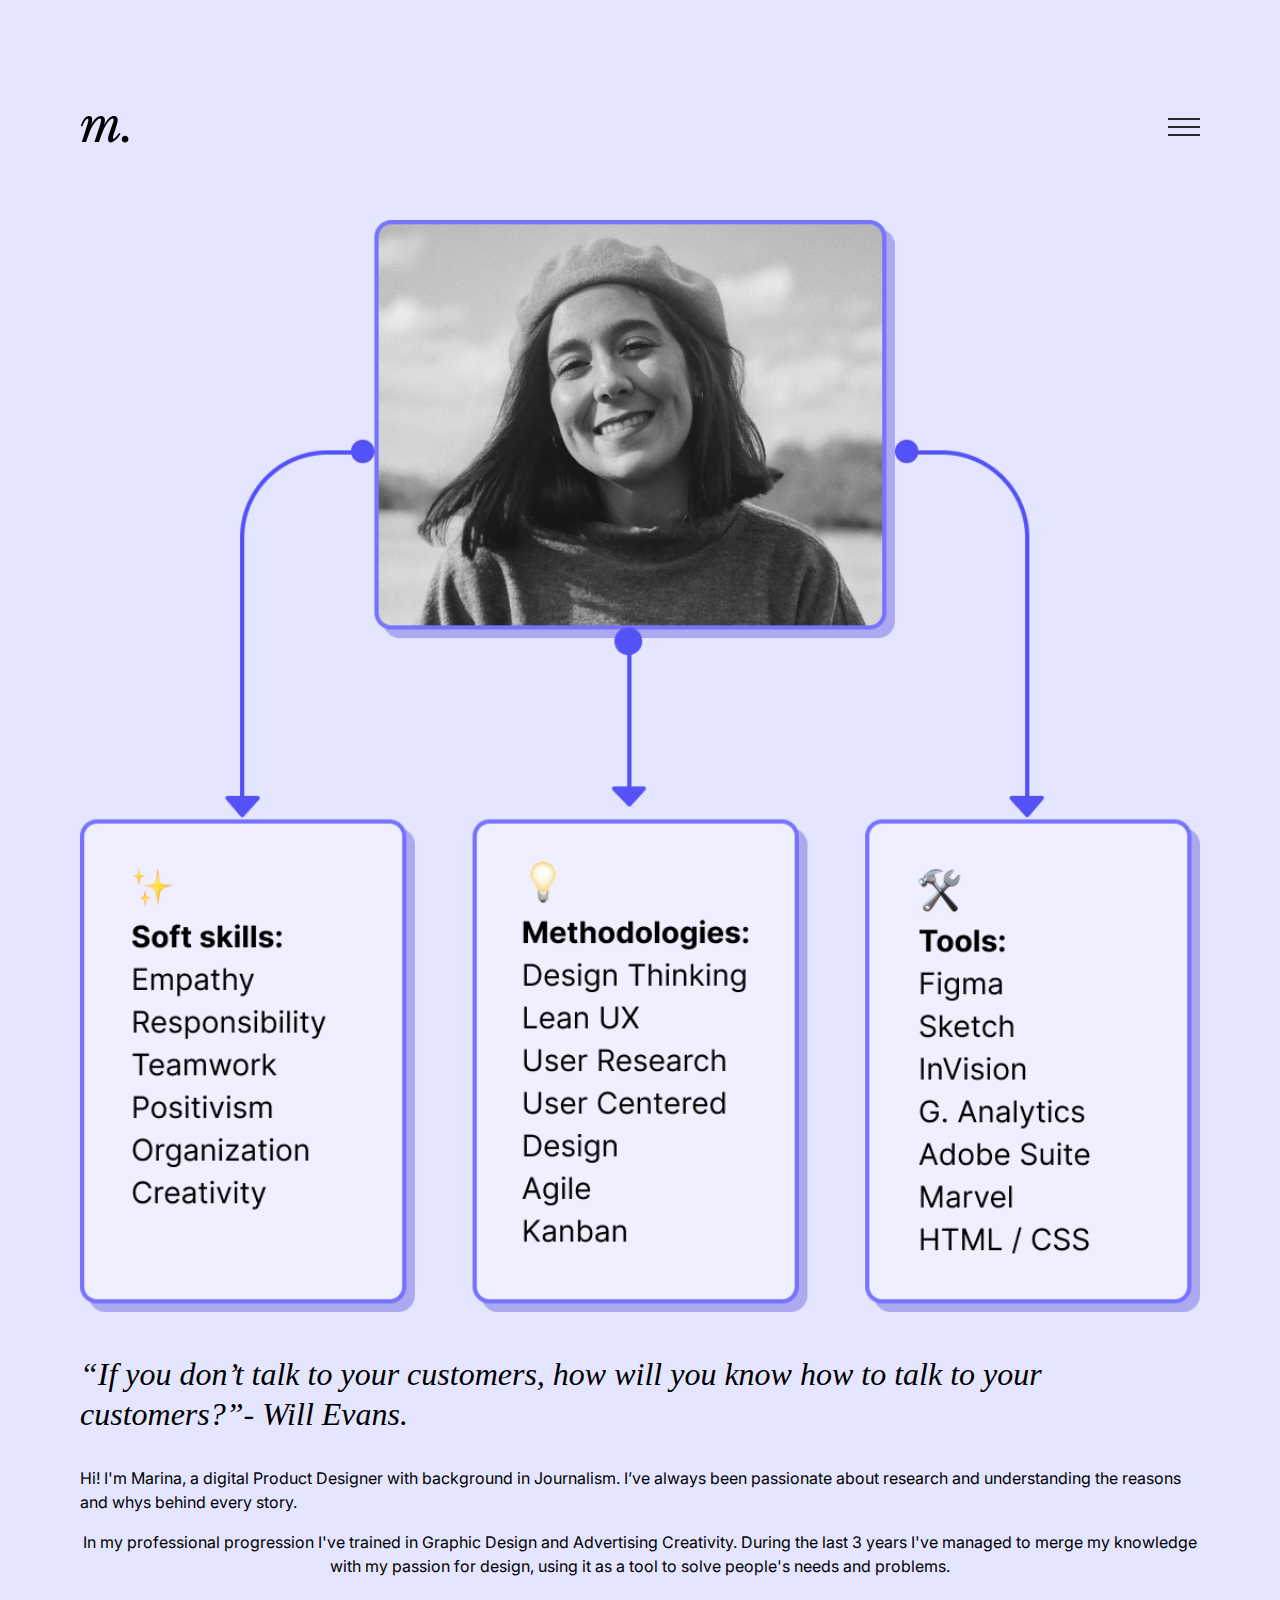
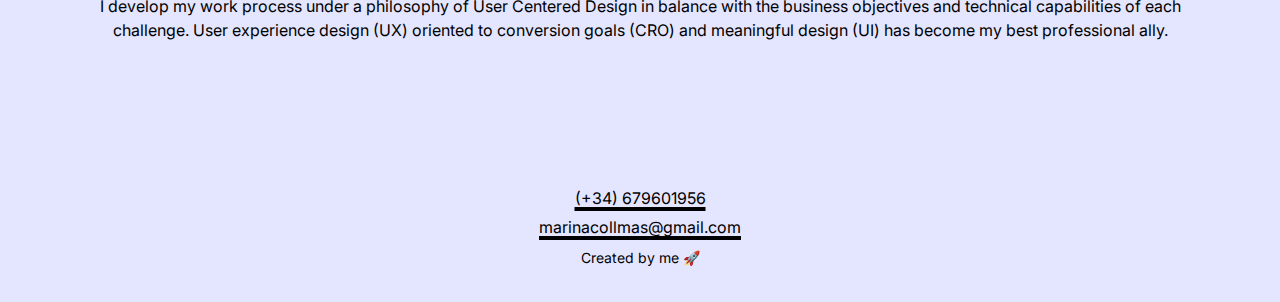
==== about.html @ 88683a81 "V7" ====
<!DOCTYPE html>
<html lang="en">

<head>
  <meta charset="UTF-8">
  <meta name="viewport" content="width=device-width, initial-scale=1.0">
  <title>About | Marina Coll Mas</title>
  <link href="https://unpkg.com/aos@2.3.1/dist/aos.css" rel="stylesheet">
  <link href="https://fonts.googleapis.com/css2?family=Inter&display=swap" rel="stylesheet">
  <link rel="stylesheet" href="css/reset.css">
  <link rel="preconnect" href="https://fonts.gstatic.com">
  <link rel="stylesheet" href="css/styles.css">
  <script src="js/nav.js"></script>
  <link rel="icon" type="image/png" href="images/favicon.svg">
  <!-- Hotjar Tracking Code for https://marinacollmas.github.io/portfolio/ -->
<script>
  (function(h,o,t,j,a,r){
      h.hj=h.hj||function(){(h.hj.q=h.hj.q||[]).push(arguments)};
      h._hjSettings={hjid:2108824,hjsv:6};
      a=o.getElementsByTagName('head')[0];
      r=o.createElement('script');r.async=1;
      r.src=t+h._hjSettings.hjid+j+h._hjSettings.hjsv;
      a.appendChild(r);
  })(window,document,'https://static.hotjar.com/c/hotjar-','.js?sv=');
</script>
</head>

<body style="background-color:#E4E5FF">
  <header class="main-header">
    <div class="main-header__wrapper">
      <div class="brand">
        <a href="index.html"> <img src="images/logo1.svg" alt="logo"> </a>
      </div>
      <nav class="main-nav">
        <ul class="main-nav__ul">
          <li class="main-nav__item"><a class="linkmobile" href="projects.html">Work</a></li>
          <li class="main-nav__item"><a class="linkmobile" href="about.html">About</a></li>
          <li class="main-nav__item"><a class="linkmobile" target="_blank" href="pdfs/MarinaCollMas_CV.pdf">Resume</a>
          </li>
          <li class="main-nav__item"><a class="linkmobile" target="_blank"
              href="mailto:marinacollmas@gmail.com"><button>Contact</button></a>
          </li>
        </ul>
      </nav>
      <!-- mobile nav -->
      <div class="mobile-menu-button">
        <span></span>
        <span></span>
        <span></span>
      </div>
  </header>


  <div class="about-container">
    <div>
      <img src="images/aboutme3.png" alt="aboutme" class="aboutme">
    </div>
    <div>
      <h2>“If you don’t talk to your customers, how will you know how to talk to your customers?”- Will Evans.</h2>
      <br>
      <br>
      <p id="textabout">Hi! I'm Marina, a digital Product Designer with background in Journalism. I’ve always been
        passionate about research and understanding the reasons and whys behind every story.
      </p> <br>
      <p>In my professional progression I've trained in Graphic Design and Advertising Creativity. During the last 3
        years I've managed to
        merge my knowledge with my passion for design, using it as a tool to solve people's needs and problems. </p>
      <br>
      <p>I develop my work process under a philosophy of User Centered Design in balance with the business objectives
        and
        technical capabilities of each challenge. User experience design (UX) oriented to conversion goals (CRO) and
        meaningful design (UI) has become my best professional ally.
      </p>
     
    </div>
  </div>


  <footer>
    <div class="footer-left">
      <p id="contact_footer">
        <a target="_blank" href="tel:+34600600600">(+34)
          679601956</a> <br> <a target="_blank" href="mailto:marinacollmas@gmail.com">marinacollmas@gmail.com</a>
      </p>
    </div>
    <div class="footer-right">
      <p id="copyright">Created by me 🚀</p>
    </div>
  </footer>

  <script src="https://unpkg.com/aos@2.3.1/dist/aos.js"></script>
  <script>
    AOS.init();
  </script>
</body>

</html>
---- css/styles.css ----
*{
    box-sizing: border-box;
}

body {
    font-family:'Inter', sans-serif;    
    padding-left: 161px;
    padding-right: 161px;
    padding-bottom: 24px;
    height: 100vh;
}

#home{
    max-height: 100vh;
    overflow: hidden;
}

.section_separate{
    margin-top: 56px;
    margin-bottom: 56px;
}

.main-nav{
    font-family:'Inter', sans-serif;    
    font-style: normal;
    font-size: 16px;
    display: flex;
    align-items: center;
    justify-content: space-between;
}

.main-header__wrapper {
    height: 100px;
    max-width: 1280px;
    margin: 0 auto;
    display: flex;
    align-items: center;
    justify-content: space-between;
}

.main-nav__ul{
    list-style-type: none;
    display: flex;
    flex-direction: row;
    align-items: center;
    justify-content: flex-end;
    float: right;
}

.mobile-menu-button {
    display: none;
    cursor: pointer;
}

.mobile-menu-button span {
    position: relative;
    display: inline-block;
    width: 32px;
    height: 2px;
    margin-bottom: 6px;
    background: #262626;
    transition: all 0.4s ease-out;
}

.mobile-menu-button.active span:first-child {
    transform: rotate(-45deg);
    top: 8px;
}
.mobile-menu-button.active span:last-child {
    transform: rotate(45deg);
    bottom: 8px;
}

.mobile-menu-button.active span:nth-child(2) {
    opacity: 0;
}

element.style {
    border-bottom: 1px solid;
}

li{
    padding-right: 20px;
    padding-left: 20px;
}

button{
    background-color: #F0EFFF;
    color: #7773FF;
    font-size: 16px;
    text-align: center;
    padding: 8px 24px;
    border: 1px solid #7773FF;
    border-radius: 4px;
    cursor: pointer;
}

button:hover{
    background-color: #C6C2FF;
    color: #F0EFFF;
    border: 1px, #7773FF;
    border-radius: 4px;
    box-shadow: 0 4px 3px 0 rgba(0,0,0,0.15);
}

a{
    color: black;
    font-size: 16px;
    text-decoration: none;
    text-align: center;
    transition-duration: 0.4s;
    cursor: pointer;
}

a:hover{
    color: #7773FF;
}

h1{
    font-family:'Inter', sans-serif; 
    font-weight:400; 
    font-stretch:normal;
    font-size: 58px;
    line-height: 64px;
    margin-bottom:32px;
}

h2{
    font-family: 'Libre Baskerville', serif;
    font-size: 32px;
    line-height: 40px;
    font-style: italic;
}
  
span{
    font-family: 'Libre Baskerville', serif;
    font-size: 58px;
    font-style: italic;
}

.highlight{
    font-family:'Inter', sans-serif; 
    font-weight:400; 
    font-stretch: normal;
    font-size: 58px;
    font-style: normal;
    box-shadow: inset 0 -55px 0 -4px #E4E5FF;
}

h3{
    font-family:'Inter', sans-serif; 
    font-weight:400; 
    font-stretch:normal;
    font-size: 24px;
}

h4{
    font-family:'Inter', sans-serif;
    font-size: 20px; 
    display: block;
    margin-block-start: 2px;
    margin-block-end: 2px;
    margin-inline-start: 0px;
    margin-inline-end: 0px;
}

.herotext-container{
    margin-top: 100px;
}

.projects-container{    
    display: grid;
    grid-template-columns: repeat(2,1fr);
    column-gap: 80px;
    row-gap: 80px;
    cursor: pointer;
}

.project-image1{
    display: block;
    width: 80%;
    height: auto;
}

.projectinfo{
    display: none;
}

.project {
    position: relative;
}

.project_mobile{
    display: none;
}

.project img{
    width: 100%;
}

.overlay {
    position: absolute;
    top: 0;
    bottom: 0;
    left: 0;
    right: 0;
    height: 100%;
    width: 100%;
    opacity: 0;
    transition: .5s ease;
}

.violet{
    background-color: #C6C2FF;
}

.aqua{
      background-color: #ECFAFA;
  }

.blue{
    background-color: #C3D5FA;
}
  
.pink{
    background-color: #FEE9E2;
}

.project:hover .overlay {
    opacity: 1;
}
  
.text {
    font-family: 'Libre Baskerville', serif;
    font-style: italic;
    color: black;
    font-size: 24px;
    position: absolute;
    top: 50%;
    left: 50%;
    -webkit-transform: translate(-50%, -50%);
    -ms-transform: translate(-50%, -50%);
    transform: translate(-50%, -50%);
    text-align: center;
}

p{
    color: black;
    font-family:'Inter', sans-serif;
    font-size: 16px;
    line-height: 24px;
    text-align: left;
}

#secctionselect{
    color: black;
    border-bottom: 1px solid;
    padding-bottom: 3px;
}

footer{
    justify-content: space-between;
    align-items: left;
    padding-top: 56px;
    padding-bottom: 32px;
    width: 100%;
    display: flex;
}

.footer.left{
    text-decoration: underline;
    float: left;
    text-align: left;
    align-content: space-around;
    display: flex;
    align-items: center;
}

.footer-right{
    float: right;
    text-align: right;
    align-content: space-around;
    display: flex;
    justify-content: flex-end;
    align-items: center;
}

#contact_footer{
    text-decoration: underline;
    line-height: 20px;
}

.about-container{
    display: grid;
    margin-top: 40px;
    grid-template-columns: repeat(2,1fr);
    width: 100%;
}

.aboutme{
    width: 80%;
}

.about-text{
    width: 100px;
    font-size: 24px;
    line-height: 40px;
}

.linkedinicon{
    margin-right: 24px;
}

/* DESKTOP */
@media only screen and (min-width:1441px){
    body{
        max-width: 1440px;
        margin: 0 auto;
    }
}

/* MOBILE */
@media only screen and (max-width: 414px){ 
    
    body {   
        max-width: 415px;
        padding: 0;
        margin: 20px;
    }

    .main-nav {
        visibility: hidden;
        width: 0;
        transition: all 0.4s ease-out;
        position: fixed;
        top: 0;
        right: -100vw;
        height: 100vh;
        box-shadow: 0px 4px 12px -6px rgba(0, 0, 0, 0.2);
        z-index: 1;
     }
    .main-nav__ul {
        display: flex;
        flex-direction: column;
        justify-content: center;
        height: 100%;
        width: 100%;
    }
    .main-nav__ul li {
        margin: 0 0 32px 0 !important;
    }

    .main-nav.visible {
        width: 100%;
        background: white;
        right: 0;
        visibility: visible;
        transition: all 0.8s ease-out;
    }

    .mobile-menu-button {
        display: flex;
        flex-direction: column;
        justify-content: center;
        z-index: 9;
    }

    h1{
        font-family:'Inter', sans-serif; 
        font-weight:200; 
        font-stretch: normal;
        font-size: 40px;
        line-height: 40px;
        margin-bottom:32px;
    }

    span{
        font-family: 'Libre Baskerville', serif;
        font-size: 40px;
        font-style: italic;
    }

    .highlight{
        font-family:'Inter', sans-serif;
        font-weight:200; 
        font-stretch: normal;
        font-size: 40px;
        font-style: normal;
        box-shadow: inset 0 -55px 0 -4px #E4E5FF;
    }

    .projectinfo{
        font-family: 'Libre Baskerville', serif;
        font-style: italic;
        color: black;
        font-size: 24px;
    }

    h3{
        margin-top: 18px;
    }

    .projects-container{    
        display: grid;
        grid-template-columns: repeat(1,1fr);
        width: 100%;
        column-gap: 48px;
        row-gap: 48px;
    }
    
    .project-image1{
        display: block;
        width: 100%;
        height: auto;
    }
    
    .project {
        display: none;
    }

    .project_mobile{
        display: block;
        width: 100%;
        padding-bottom: 48px;
    }
    
    .project img{
        width: 100%;
    }

    footer {
        display: flex;
        align-items: center;
        flex-direction: column;
    }

    .herotext-container{
        margin-top: 118px;
    }

    .about-container{
        display: grid;
        margin-top: 24px;
        grid-template-columns: repeat(1,1fr);
        column-gap: 40px;
        width: 100%;
    }
    
    .aboutme{
        width: 100%;
        padding-bottom: 40px;
    }
    
    .about-text{
        width: 100px;
        font-size: 16px;
        line-height: 24px;
    }

    .footer-left{
        display: flex;
        justify-items: center;
        justify-content: center;
    }

    .footer-right{
        display: flex;
        justify-content: center;
    }

    p{
        text-align: left;
    }

    #textabout{
        text-align: left;
        width: 80%;
    }

    #contact_footer{
        font-size: 24px;
        text-decoration: underline;
        line-height: 20px;
    }

    #copyright{
        font-size: 14px;
        margin-top: 5px;
    }

    button{
        background-color: #F0EFFF;
        color: #7773FF;
        font-size: 24px;
        text-align: center;
        padding: 8px 24px;
        border: 1px solid #7773FF;
        border-radius: 4px;
    }
    
    button:hover{
        display: none;
    }

    .linkmobile{
        font-size: 24px;
    }

    .overlay{
        display: none;
    }

}

/* IPAD */
@media only screen and (min-width: 415px) and (max-width: 768px){

    body {   
        max-width: 100%;
        padding: 0;
        margin: 40px;
    }

    .main-nav {
        visibility: hidden;
        width: 0;
        transition: all 0.4s ease-out;
        position: fixed;
        top: 0;
        right: -100vw;
        height: 100vh;
        box-shadow: 0px 4px 12px -6px rgba(0, 0, 0, 0.2);
        z-index: 1;
     }
    .main-nav__ul {
        display: flex;
        flex-direction: column;
        justify-content: center;
        height: 100%;
        width: 100%;
    }
    .main-nav__ul li {
        margin: 0 0 32px 0 !important;
    }

    .main-nav.visible {
        width: 100%;
        background: white;
        right: 0;
        visibility: visible;
        transition: all 0.8s ease-out;
    }

    .mobile-menu-button {
        display: flex;
        flex-direction: column;
        justify-content: center;
        z-index: 9;
    }

    h1{
        font-family:'Inter', sans-serif; 
        font-weight:400; 
        font-stretch: normal;
        font-size: 48px;
        line-height: 48px;
        margin-bottom:32px;
    }

    span{
        font-family: 'Libre Baskerville', serif;
        font-size: 48px;
        font-style: italic;
    }

    .herotext-container{
        margin-top: 128px;
        margin-bottom: 136px;
    }

    .highlight{
        font-family:'Inter', sans-serif; 
        font-weight:400; 
        font-stretch: normal;
        font-size: 48px;
        font-style: normal;
        box-shadow: inset 0 -55px 0 -4px #E4E5FF;
    }

    .herotext-container{
        padding-top: 100px;
    }

    button{
        background-color: #F0EFFF;
        color: #7773FF;
        font-size: 32px;
        text-align: center;
        padding: 8px 32px;
        border: 1px solid #7773FF;
        border-radius: 4px;
    }
    
    button:hover{
        display: none;
    }

    .linkmobile{
        font-size: 32px;
    }

    .overlay{
        display: none;
    }

    .projectinfo{
        font-family: 'Libre Baskerville', serif;
        font-style: italic;
        color: black;
        font-size: 24px;
    }

    h3{
        margin-top: 18px;
    }

    .projects-container{    
        display: grid;
        grid-template-columns: repeat(1,1fr);
        width: 100%;
        column-gap: 48px;
        row-gap: 48px;
    }
    
    .project-image1{
        display: block;
        width: 100%;
        height: auto;
    }
    
    .project {
        display: none;
    }

    .project_mobile{
        display: block;
        width: 100%;
        padding-bottom: 48px;
    }
    
    .project img{
        width: 100%;
    }

    footer{
        display: grid;
        grid-template-columns: repeat(1,1fr);
        width: 100%;
    }

    .footer-left{
        display: flex;
        justify-items: center;
        justify-content: center;
    }

    .footer-right{
        display: flex;
        justify-content: center;
    }

    #contact_footer{
        font-size: 32px;
        text-decoration: underline;
        line-height: 20px;
    }
    
    #copyright{
        font-size: 14px;
        margin-top: 20px;
    }

    .about-container{
        display: grid;
        margin-top: 24px;
        grid-template-columns: repeat(1,1fr);
        column-gap: 40px;
        width: 100%;
    }
    
    .aboutme{
        width: 100%;
        padding-bottom: 40px;
    }
    
    .about-text{
        width: 100px;
        font-size: 16px;
        line-height: 24px;
    }

    p{
        text-align: center;
    }

    #textabout{
        text-align: left;
    }
}
    
/* IPAD PRO */
@media only screen and (min-device-width: 1024px) and (max-device-width: 1366px){
    body {   
        max-width: 100%;
        padding: 0;
        margin: 80px;
    }

    .main-nav {
        visibility: hidden;
        width: 0;
        transition: all 0.4s ease-out;
        position: fixed;
        top: 0;
        right: -100vw;
        height: 100vh;
        box-shadow: 0px 4px 12px -6px rgba(0, 0, 0, 0.2);
        z-index: 1;
     }
    .main-nav__ul {
        display: flex;
        flex-direction: column;
        justify-content: center;
        height: 100%;
        width: 100%;
    }
    .main-nav__ul li {
        margin: 0 0 32px 0 !important;
    }

    .main-nav.visible {
        width: 100%;
        background: white;
        right: 0;
        visibility: visible;
        transition: all 0.8s ease-out;
    }

    .mobile-menu-button {
        display: flex;
        flex-direction: column;
        justify-content: center;
        z-index: 9;
    }

    h1{
        font-family:'Inter', sans-serif;; 
        font-weight:400; 
        font-stretch: normal;
        font-size: 72px;
        line-height: 72px;
        margin-bottom:32px;
    }

    #spaceheader{
        display: none;
    }


    span{
        font-family: 'Libre Baskerville', serif;
        font-size: 72px;
        font-style: italic;
    }

    .herotext-container{
        margin-top: 200px;
        margin-bottom: 200px;
    }

    .highlight{
        font-family:'Inter', sans-serif; 
        font-weight: 400; 
        font-stretch: normal;
        font-size: 72px;
        font-style: normal;
        box-shadow: inset 0 -55px 0 -4px #E4E5FF;
    }

    .herotext-container{
        padding-top: 20px;
    }

    button{
        background-color: #F0EFFF;
        color: #7773FF;
        font-size: 32px;
        text-align: center;
        padding: 8px 32px;
        border: 1px solid #7773FF;
        border-radius: 4px;
    }
    
    button:hover{
        display: none;
    }

    .linkmobile{
        font-size: 32px;
    }

    .overlay{
        display: none;
    }

    .projectinfo{
        font-family: 'Libre Baskerville', serif;
        font-style: italic;
        color: black;
        font-size: 32px;
    }

    h3{
        margin-top: 40px;
        margin-left: 24px;
        font-size: 38px;
        line-height: 40px;
    }

    .projects-container{    
        display: grid;
        grid-template-columns: repeat(1,1fr);
        width: 100%;
        column-gap: 48px;
        row-gap: 48px;
    }
    
    .project-image1{
        display: block;
        width: 100%;
        height: auto;
    }
    
    .project {
        display: none;
    }

    .project_mobile{
        display: grid;
        grid-template-columns: repeat(2,1fr);
        column-gap: 80px;
        row-gap: 80px;
        padding-bottom: 48px;
    }
    
    .project img{
        width: 50%;
    }

    footer{
        display: grid;
        grid-template-columns: repeat(1,1fr);
        width: 100%;
    }

    .footer-left{
        display: flex;
        justify-items: center;
        justify-content: center;
    }

    .footer-right{
        display: flex;
        justify-content: center;
    }

    #contact_footer{
        font-size: 48px;
        text-decoration: underline;
        line-height: 18px;
    }

    #copyright{
        font-size: 14px;
        margin-top: 10px;
    }

    .about-container{
        display: grid;
        grid-template-columns: repeat(1,1fr);
        column-gap: 40px;
        width: 100%;
        margin-bottom: 80px;
    }
    
    .aboutme{
        width: 100%;
        padding-bottom: 40px;
    }
    
    .about-text{
        width: 100px;
        font-size: 16px;
        line-height: 24px;
    }

    p{
        text-align: center;
       
    }

    #textabout{
        text-align: left;
    }
}
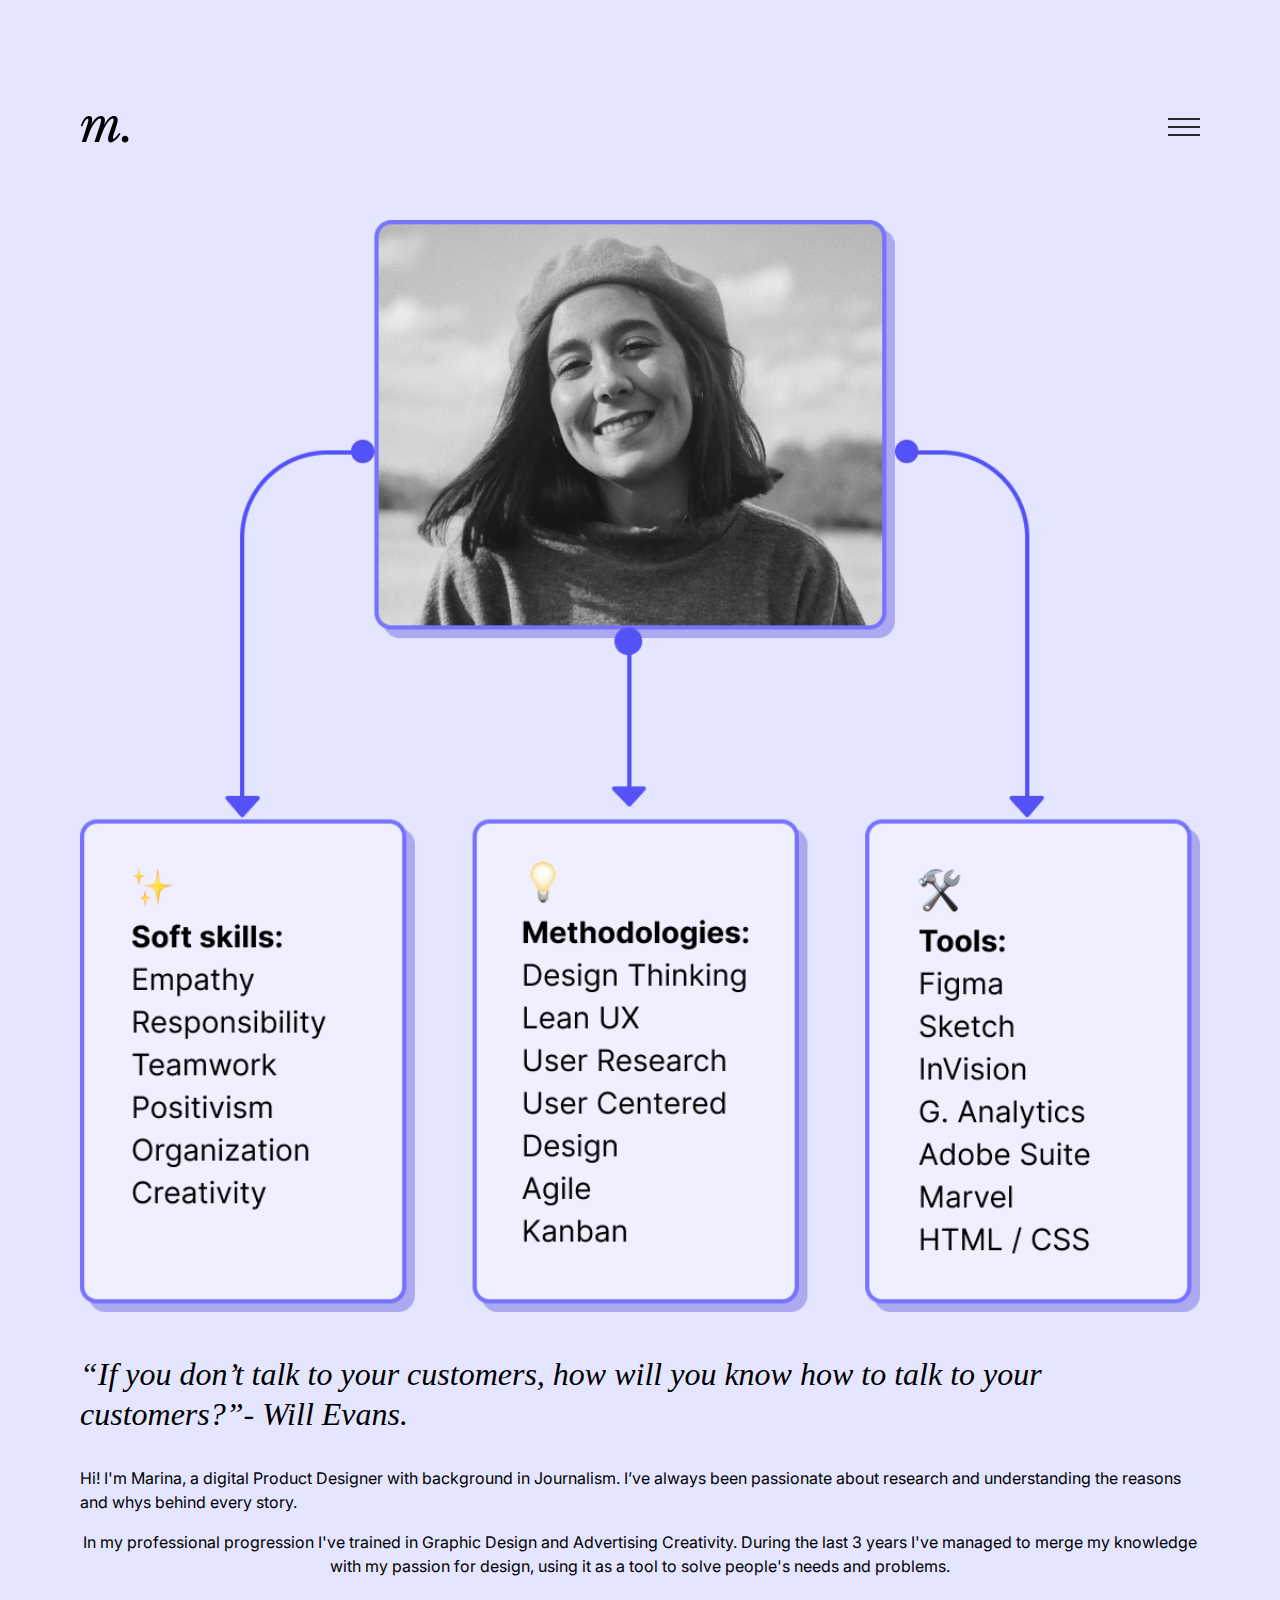
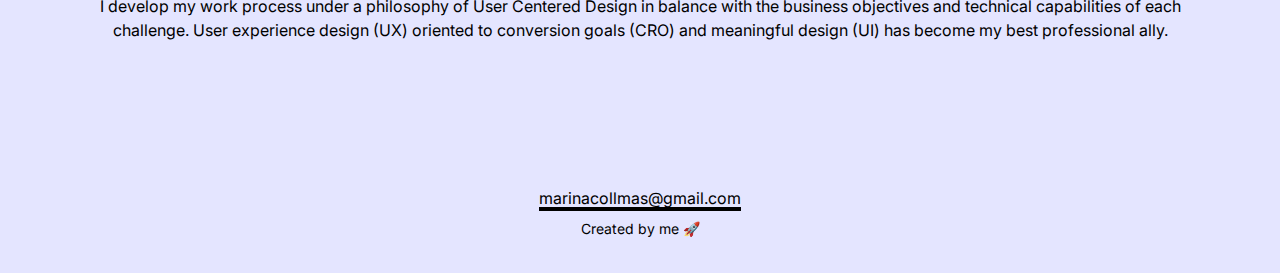
==== commit 9cbf6cb4: "V10" ====
--- a/about.html
+++ b/about.html
@@ -38,7 +38,7 @@
           <li class="main-nav__item"><a class="linkmobile" target="_blank" href="pdfs/MarinaCollMas_CV.pdf">Resume</a>
           </li>
           <li class="main-nav__item"><a class="linkmobile" target="_blank"
-              href="mailto:marinacollmas@gmail.com"><button>Contact</button></a>
+              href="mailto:marinacollmas@gmail.com"><button>Say hi!</button></a>
           </li>
         </ul>
       </nav>
@@ -79,8 +79,7 @@
   <footer>
     <div class="footer-left">
       <p id="contact_footer">
-        <a target="_blank" href="tel:+34600600600">(+34)
-          679601956</a> <br> <a target="_blank" href="mailto:marinacollmas@gmail.com">marinacollmas@gmail.com</a>
+       <a target="_blank" href="mailto:marinacollmas@gmail.com">marinacollmas@gmail.com</a>
       </p>
     </div>
     <div class="footer-right">
@@ -91,6 +90,21 @@
   <script src="https://unpkg.com/aos@2.3.1/dist/aos.js"></script>
   <script>
     AOS.init();
+    window.onload = function() {
+
+var pageTitle = document.title;
+var attentionMessage = 'Come Back 💫!';
+
+document.addEventListener('visibilitychange', function(e) {
+  var isPageActive = !document.hidden;
+
+  if(!isPageActive){
+    document.title = attentionMessage;
+  }else {
+    document.title = pageTitle;
+  }
+});
+};
   </script>
 </body>
 
--- a/css/styles.css
+++ b/css/styles.css
@@ -8,11 +8,6 @@
     padding-right: 161px;
     padding-bottom: 24px;
     height: 100vh;
-}
-
-#home{
-    max-height: 100vh;
-    overflow: hidden;
 }
 
 .section_separate{
@@ -132,21 +127,6 @@
     font-style: italic;
 }
   
-span{
-    font-family: 'Libre Baskerville', serif;
-    font-size: 58px;
-    font-style: italic;
-}
-
-.highlight{
-    font-family:'Inter', sans-serif; 
-    font-weight:400; 
-    font-stretch: normal;
-    font-size: 58px;
-    font-style: normal;
-    box-shadow: inset 0 -55px 0 -4px #E4E5FF;
-}
-
 h3{
     font-family:'Inter', sans-serif; 
     font-weight:400; 
@@ -164,6 +144,31 @@
     margin-inline-end: 0px;
 }
 
+h5{
+    font-family:'Inter', sans-serif; 
+    font-weight:400; 
+    font-stretch:normal;
+    font-size: 32px;
+    line-height: 32px;
+    margin-bottom:32px;
+}
+
+
+span{
+    font-family: 'Libre Baskerville', serif;
+    font-size: 58px;
+    font-style: italic;
+}
+
+.highlight{
+    font-family:'Inter', sans-serif; 
+    font-weight:400; 
+    font-stretch: normal;
+    font-size: 58px;
+    font-style: normal;
+    box-shadow: inset 0 -55px 0 -4px #E4E5FF;
+}
+
 .herotext-container{
     margin-top: 100px;
 }
@@ -196,6 +201,24 @@
 
 .project img{
     width: 100%;
+}
+
+.cs-info{
+    margin-top: 20px;
+}
+
+.cs-title{
+    font-family:'Inter', sans-serif;
+    font-size: 24px; 
+    line-height: 24px;
+
+}
+
+.label{
+    margin-top: 10px;
+    border-bottom: grey;
+    color: grey;
+    font-size: 14px;
 }
 
 .overlay {
@@ -234,7 +257,7 @@
     font-family: 'Libre Baskerville', serif;
     font-style: italic;
     color: black;
-    font-size: 24px;
+    font-size: 20px;
     position: absolute;
     top: 50%;
     left: 50%;
@@ -406,6 +429,7 @@
         width: 100%;
         column-gap: 48px;
         row-gap: 48px;
+        display: none;
     }
     
     .project-image1{
@@ -481,6 +505,7 @@
         font-size: 24px;
         text-decoration: underline;
         line-height: 20px;
+        text-align: center;
     }
 
     #copyright{
@@ -630,6 +655,7 @@
         width: 100%;
         column-gap: 48px;
         row-gap: 48px;
+        display: none;
     }
     
     .project-image1{
@@ -814,7 +840,7 @@
     }
 
     .projectinfo{
-        font-family: 'Libre Baskerville', serif;
+        font-family: 'Inter', sans-serif; 
         font-style: italic;
         color: black;
         font-size: 32px;
